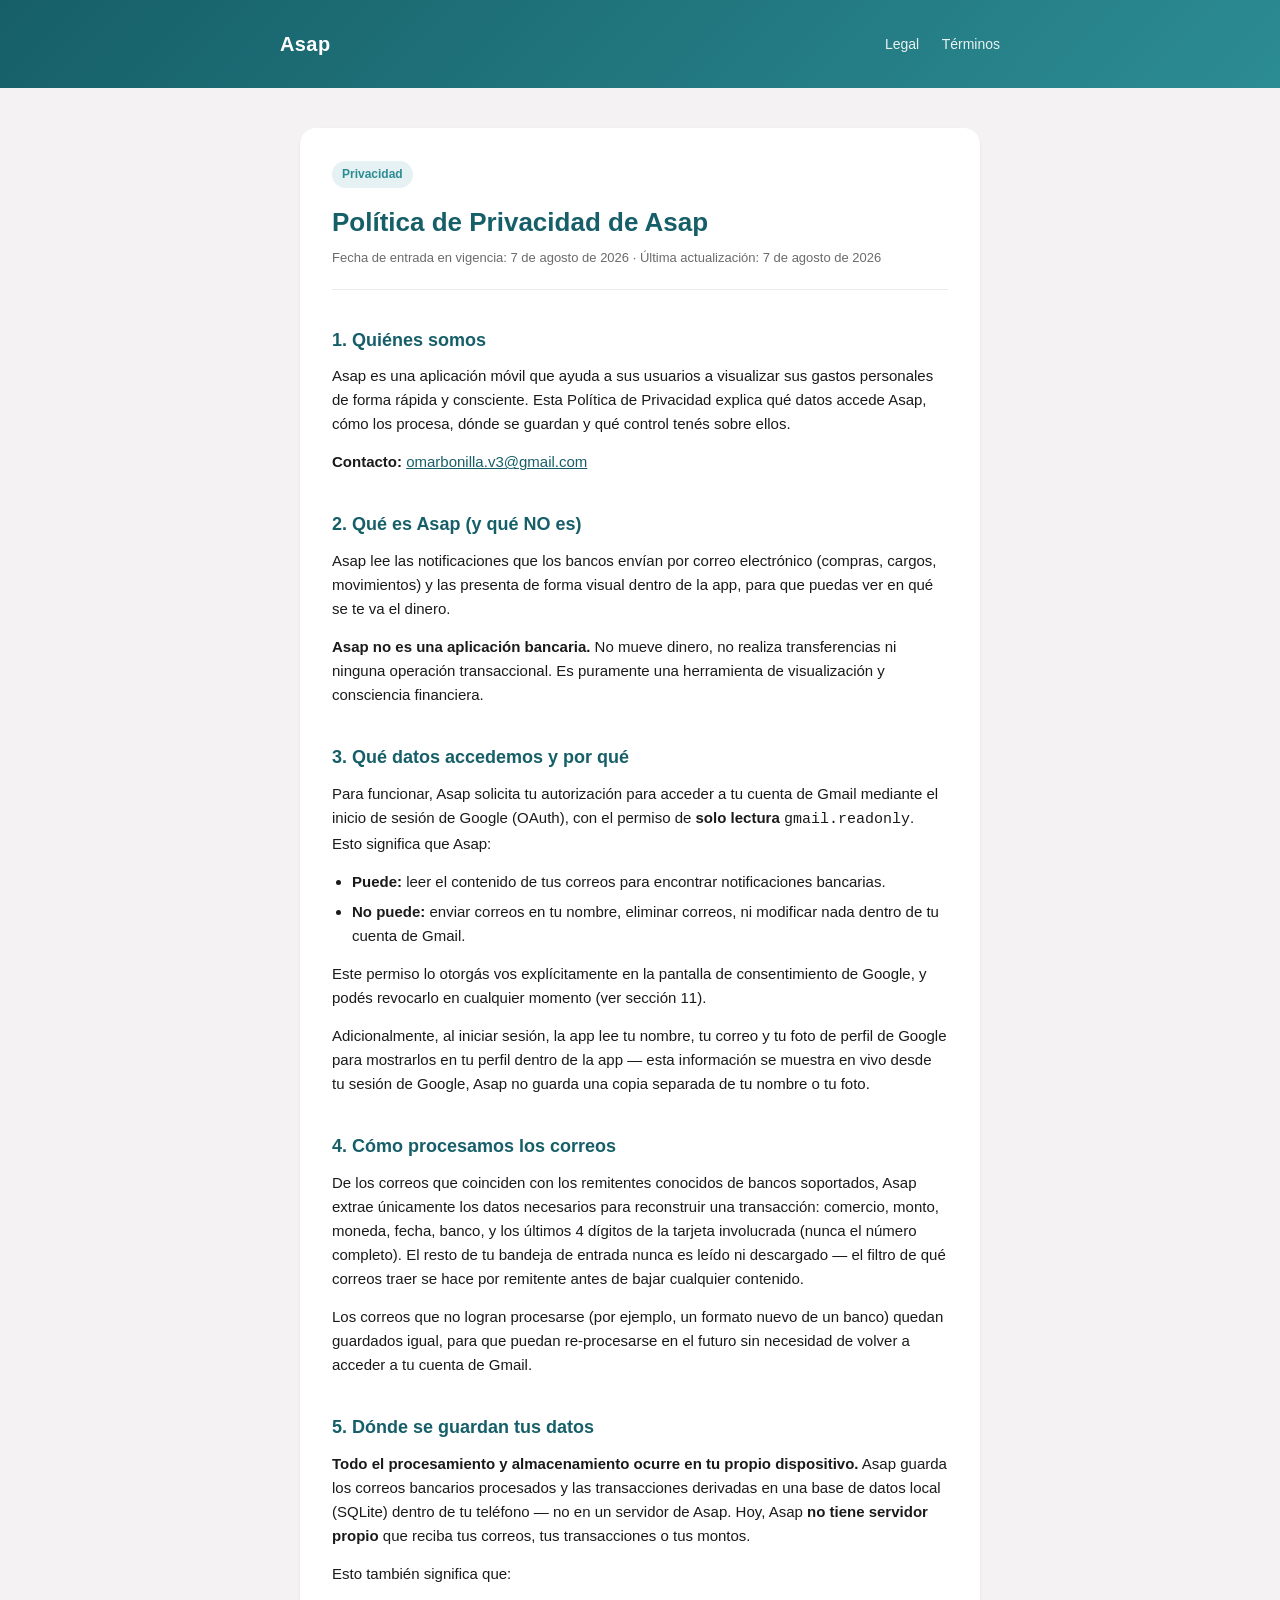
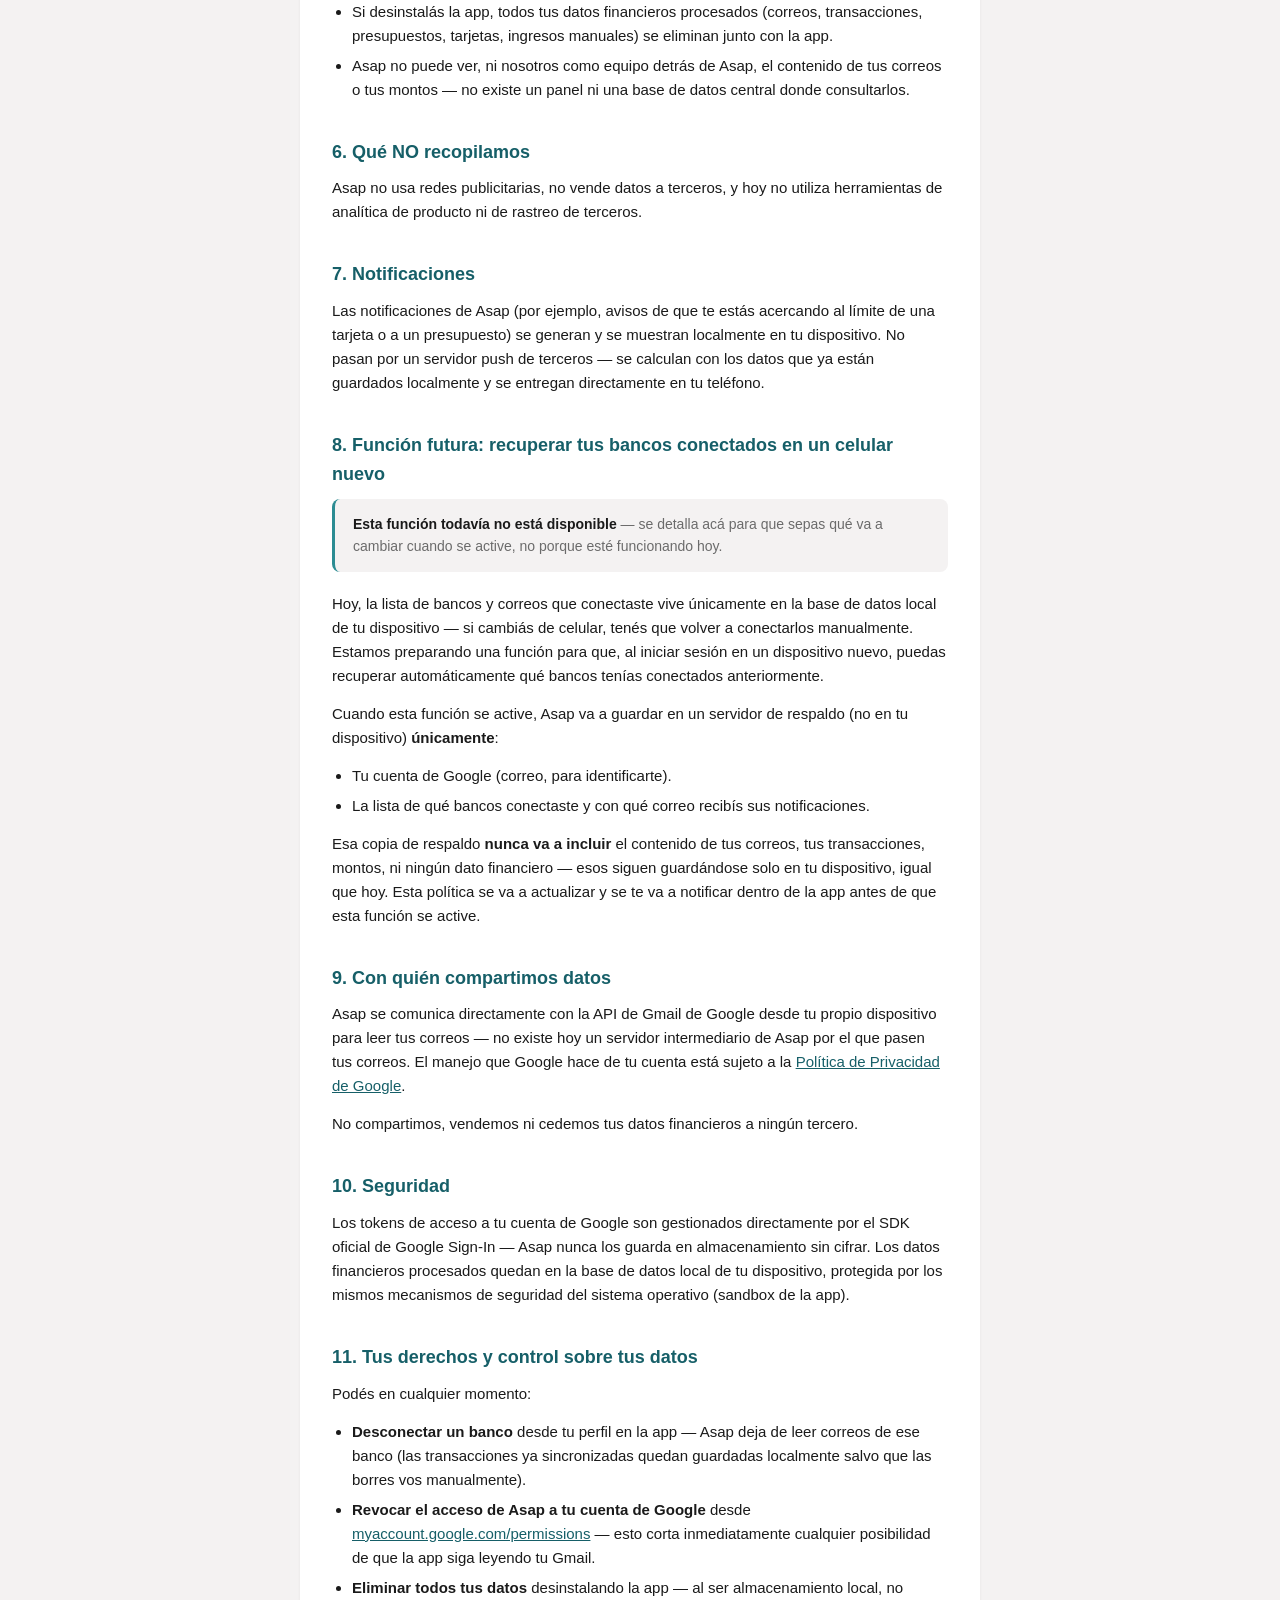
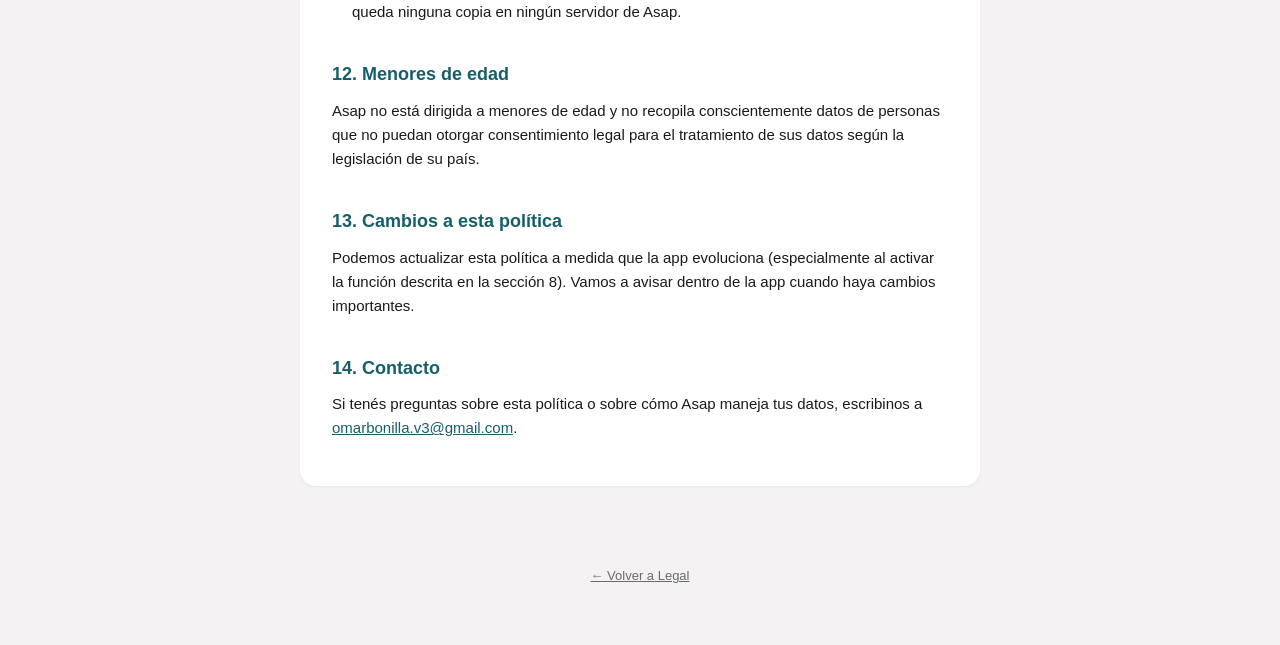
==== privacy-policy.html @ d40ad3cb "Sitio inicial: Política de Privacidad y Términos de Servicio de Asap" ====
<!doctype html>
<html lang="es">
<head>
<meta charset="utf-8">
<meta name="viewport" content="width=device-width, initial-scale=1">
<title>Política de Privacidad — Asap</title>
<meta name="description" content="Política de Privacidad de Asap: qué datos accedemos, cómo los procesamos y dónde se guardan.">
<link rel="stylesheet" href="style.css">
</head>
<body>
<header>
  <div class="inner">
    <a class="brand" href="./">Asap</a>
    <nav>
      <a href="index.html">Legal</a>
      <a href="terms-of-service.html">Términos</a>
    </nav>
  </div>
</header>
<main>
  <div class="card">
    <span class="badge">Privacidad</span>
    <h1>Política de Privacidad de Asap</h1>
    <div class="meta">
      Fecha de entrada en vigencia: 7 de agosto de 2026 · Última actualización: 7 de agosto de 2026
    </div>

    <h2>1. Quiénes somos</h2>
    <p>Asap es una aplicación móvil que ayuda a sus usuarios a visualizar sus gastos personales de forma rápida y consciente. Esta Política de Privacidad explica qué datos accede Asap, cómo los procesa, dónde se guardan y qué control tenés sobre ellos.</p>
    <p><strong>Contacto:</strong> <a href="mailto:omarbonilla.v3@gmail.com">omarbonilla.v3@gmail.com</a></p>

    <h2>2. Qué es Asap (y qué NO es)</h2>
    <p>Asap lee las notificaciones que los bancos envían por correo electrónico (compras, cargos, movimientos) y las presenta de forma visual dentro de la app, para que puedas ver en qué se te va el dinero.</p>
    <p><strong>Asap no es una aplicación bancaria.</strong> No mueve dinero, no realiza transferencias ni ninguna operación transaccional. Es puramente una herramienta de visualización y consciencia financiera.</p>

    <h2>3. Qué datos accedemos y por qué</h2>
    <p>Para funcionar, Asap solicita tu autorización para acceder a tu cuenta de Gmail mediante el inicio de sesión de Google (OAuth), con el permiso de <strong>solo lectura</strong> <code>gmail.readonly</code>. Esto significa que Asap:</p>
    <ul>
      <li><strong>Puede:</strong> leer el contenido de tus correos para encontrar notificaciones bancarias.</li>
      <li><strong>No puede:</strong> enviar correos en tu nombre, eliminar correos, ni modificar nada dentro de tu cuenta de Gmail.</li>
    </ul>
    <p>Este permiso lo otorgás vos explícitamente en la pantalla de consentimiento de Google, y podés revocarlo en cualquier momento (ver sección 11).</p>
    <p>Adicionalmente, al iniciar sesión, la app lee tu nombre, tu correo y tu foto de perfil de Google para mostrarlos en tu perfil dentro de la app — esta información se muestra en vivo desde tu sesión de Google, Asap no guarda una copia separada de tu nombre o tu foto.</p>

    <h2>4. Cómo procesamos los correos</h2>
    <p>De los correos que coinciden con los remitentes conocidos de bancos soportados, Asap extrae únicamente los datos necesarios para reconstruir una transacción: comercio, monto, moneda, fecha, banco, y los últimos 4 dígitos de la tarjeta involucrada (nunca el número completo). El resto de tu bandeja de entrada nunca es leído ni descargado — el filtro de qué correos traer se hace por remitente antes de bajar cualquier contenido.</p>
    <p>Los correos que no logran procesarse (por ejemplo, un formato nuevo de un banco) quedan guardados igual, para que puedan re-procesarse en el futuro sin necesidad de volver a acceder a tu cuenta de Gmail.</p>

    <h2>5. Dónde se guardan tus datos</h2>
    <p><strong>Todo el procesamiento y almacenamiento ocurre en tu propio dispositivo.</strong> Asap guarda los correos bancarios procesados y las transacciones derivadas en una base de datos local (SQLite) dentro de tu teléfono — no en un servidor de Asap. Hoy, Asap <strong>no tiene servidor propio</strong> que reciba tus correos, tus transacciones o tus montos.</p>
    <p>Esto también significa que:</p>
    <ul>
      <li>Si desinstalás la app, todos tus datos financieros procesados (correos, transacciones, presupuestos, tarjetas, ingresos manuales) se eliminan junto con la app.</li>
      <li>Asap no puede ver, ni nosotros como equipo detrás de Asap, el contenido de tus correos o tus montos — no existe un panel ni una base de datos central donde consultarlos.</li>
    </ul>

    <h2>6. Qué NO recopilamos</h2>
    <p>Asap no usa redes publicitarias, no vende datos a terceros, y hoy no utiliza herramientas de analítica de producto ni de rastreo de terceros.</p>

    <h2>7. Notificaciones</h2>
    <p>Las notificaciones de Asap (por ejemplo, avisos de que te estás acercando al límite de una tarjeta o a un presupuesto) se generan y se muestran localmente en tu dispositivo. No pasan por un servidor push de terceros — se calculan con los datos que ya están guardados localmente y se entregan directamente en tu teléfono.</p>

    <h2>8. Función futura: recuperar tus bancos conectados en un celular nuevo</h2>
    <div class="callout"><strong>Esta función todavía no está disponible</strong> — se detalla acá para que sepas qué va a cambiar cuando se active, no porque esté funcionando hoy.</div>
    <p>Hoy, la lista de bancos y correos que conectaste vive únicamente en la base de datos local de tu dispositivo — si cambiás de celular, tenés que volver a conectarlos manualmente. Estamos preparando una función para que, al iniciar sesión en un dispositivo nuevo, puedas recuperar automáticamente qué bancos tenías conectados anteriormente.</p>
    <p>Cuando esta función se active, Asap va a guardar en un servidor de respaldo (no en tu dispositivo) <strong>únicamente</strong>:</p>
    <ul>
      <li>Tu cuenta de Google (correo, para identificarte).</li>
      <li>La lista de qué bancos conectaste y con qué correo recibís sus notificaciones.</li>
    </ul>
    <p>Esa copia de respaldo <strong>nunca va a incluir</strong> el contenido de tus correos, tus transacciones, montos, ni ningún dato financiero — esos siguen guardándose solo en tu dispositivo, igual que hoy. Esta política se va a actualizar y se te va a notificar dentro de la app antes de que esta función se active.</p>

    <h2>9. Con quién compartimos datos</h2>
    <p>Asap se comunica directamente con la API de Gmail de Google desde tu propio dispositivo para leer tus correos — no existe hoy un servidor intermediario de Asap por el que pasen tus correos. El manejo que Google hace de tu cuenta está sujeto a la <a href="https://policies.google.com/privacy" target="_blank" rel="noopener">Política de Privacidad de Google</a>.</p>
    <p>No compartimos, vendemos ni cedemos tus datos financieros a ningún tercero.</p>

    <h2>10. Seguridad</h2>
    <p>Los tokens de acceso a tu cuenta de Google son gestionados directamente por el SDK oficial de Google Sign-In — Asap nunca los guarda en almacenamiento sin cifrar. Los datos financieros procesados quedan en la base de datos local de tu dispositivo, protegida por los mismos mecanismos de seguridad del sistema operativo (sandbox de la app).</p>

    <h2>11. Tus derechos y control sobre tus datos</h2>
    <p>Podés en cualquier momento:</p>
    <ul>
      <li><strong>Desconectar un banco</strong> desde tu perfil en la app — Asap deja de leer correos de ese banco (las transacciones ya sincronizadas quedan guardadas localmente salvo que las borres vos manualmente).</li>
      <li><strong>Revocar el acceso de Asap a tu cuenta de Google</strong> desde <a href="https://myaccount.google.com/permissions" target="_blank" rel="noopener">myaccount.google.com/permissions</a> — esto corta inmediatamente cualquier posibilidad de que la app siga leyendo tu Gmail.</li>
      <li><strong>Eliminar todos tus datos</strong> desinstalando la app — al ser almacenamiento local, no queda ninguna copia en ningún servidor de Asap.</li>
    </ul>

    <h2>12. Menores de edad</h2>
    <p>Asap no está dirigida a menores de edad y no recopila conscientemente datos de personas que no puedan otorgar consentimiento legal para el tratamiento de sus datos según la legislación de su país.</p>

    <h2>13. Cambios a esta política</h2>
    <p>Podemos actualizar esta política a medida que la app evoluciona (especialmente al activar la función descrita en la sección 8). Vamos a avisar dentro de la app cuando haya cambios importantes.</p>

    <h2>14. Contacto</h2>
    <p>Si tenés preguntas sobre esta política o sobre cómo Asap maneja tus datos, escribinos a <a href="mailto:omarbonilla.v3@gmail.com">omarbonilla.v3@gmail.com</a>.</p>
  </div>
</main>
<footer>
  <a href="index.html">← Volver a Legal</a>
</footer>
</body>
</html>
---- style.css ----
:root {
  --primary: #165F68;
  --lagoon: #2C8C93;
  --linen: #F4F2F2;
  --onyx: #1A1A1A;
  --graphite: #6B6B6B;
  --pumice: #B9B9B9;
  --pearl: #EBEAEB;
  --white: #FFFFFF;
}

* {
  box-sizing: border-box;
}

body {
  margin: 0;
  background: var(--linen);
  color: var(--onyx);
  font-family: -apple-system, BlinkMacSystemFont, 'Segoe UI', Roboto, Helvetica, Arial, sans-serif;
  line-height: 1.6;
}

header {
  background: linear-gradient(135deg, var(--primary), var(--lagoon));
  color: var(--white);
  padding: 28px 20px;
}

header .inner {
  max-width: 720px;
  margin: 0 auto;
  display: flex;
  align-items: center;
  justify-content: space-between;
  flex-wrap: wrap;
  gap: 12px;
}

header .brand {
  font-size: 20px;
  font-weight: 700;
  letter-spacing: 0.02em;
  text-decoration: none;
  color: var(--white);
}

header nav a {
  color: var(--white);
  text-decoration: none;
  font-size: 14px;
  opacity: 0.9;
  margin-left: 18px;
}

header nav a:hover {
  opacity: 1;
  text-decoration: underline;
}

main {
  max-width: 720px;
  margin: 0 auto;
  padding: 40px 20px 80px;
}

.card {
  background: var(--white);
  border-radius: 16px;
  padding: 32px;
  box-shadow: 0 1px 3px rgba(0, 0, 0, 0.06);
}

.meta {
  color: var(--graphite);
  font-size: 13px;
  margin-bottom: 28px;
  padding-bottom: 20px;
  border-bottom: 1px solid var(--pearl);
}

h1 {
  font-size: 26px;
  margin: 0 0 4px;
  color: var(--primary);
}

h2 {
  font-size: 18px;
  color: var(--primary);
  margin-top: 36px;
  margin-bottom: 10px;
}

p, li {
  color: var(--onyx);
  font-size: 15px;
}

p {
  margin: 0 0 14px;
}

ul {
  margin: 0 0 14px;
  padding-left: 20px;
}

li {
  margin-bottom: 6px;
}

a {
  color: var(--primary);
}

strong {
  color: var(--onyx);
}

.callout {
  background: var(--linen);
  border-left: 3px solid var(--lagoon);
  border-radius: 8px;
  padding: 14px 18px;
  font-size: 14px;
  color: var(--graphite);
  margin: 0 0 20px;
}

.badge {
  display: inline-block;
  font-size: 12px;
  font-weight: 600;
  color: var(--lagoon);
  background: rgba(44, 140, 147, 0.12);
  padding: 4px 10px;
  border-radius: 999px;
  margin-bottom: 14px;
}

footer {
  max-width: 720px;
  margin: 0 auto;
  padding: 0 20px 60px;
  color: var(--pumice);
  font-size: 13px;
  text-align: center;
}

footer a {
  color: var(--graphite);
}

.index-links {
  display: grid;
  gap: 16px;
  margin-top: 24px;
}

.index-links a.tile {
  display: block;
  background: var(--white);
  border-radius: 14px;
  padding: 20px 24px;
  text-decoration: none;
  box-shadow: 0 1px 3px rgba(0, 0, 0, 0.06);
  transition: transform 0.15s ease;
}

.index-links a.tile:hover {
  transform: translateY(-2px);
}

.index-links a.tile .title {
  color: var(--primary);
  font-weight: 700;
  font-size: 17px;
  display: block;
  margin-bottom: 4px;
}

.index-links a.tile .desc {
  color: var(--graphite);
  font-size: 14px;
}
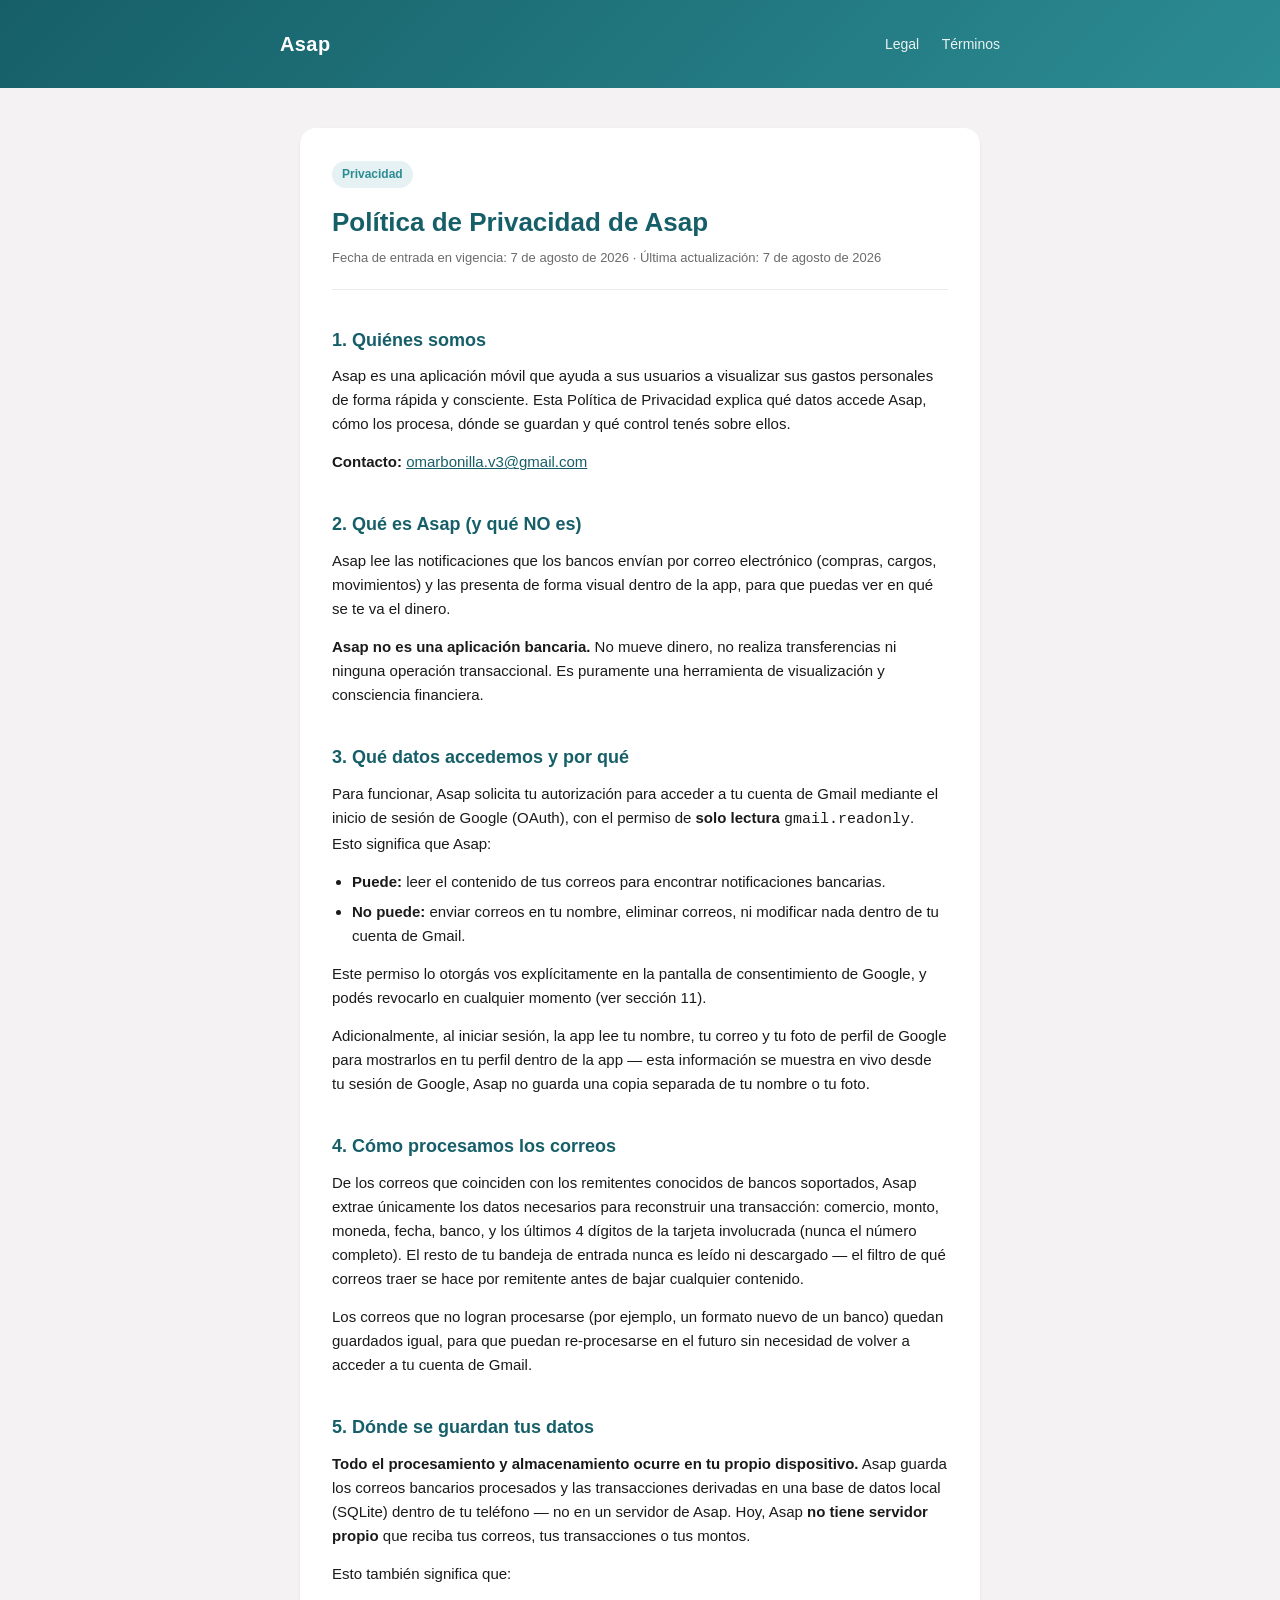
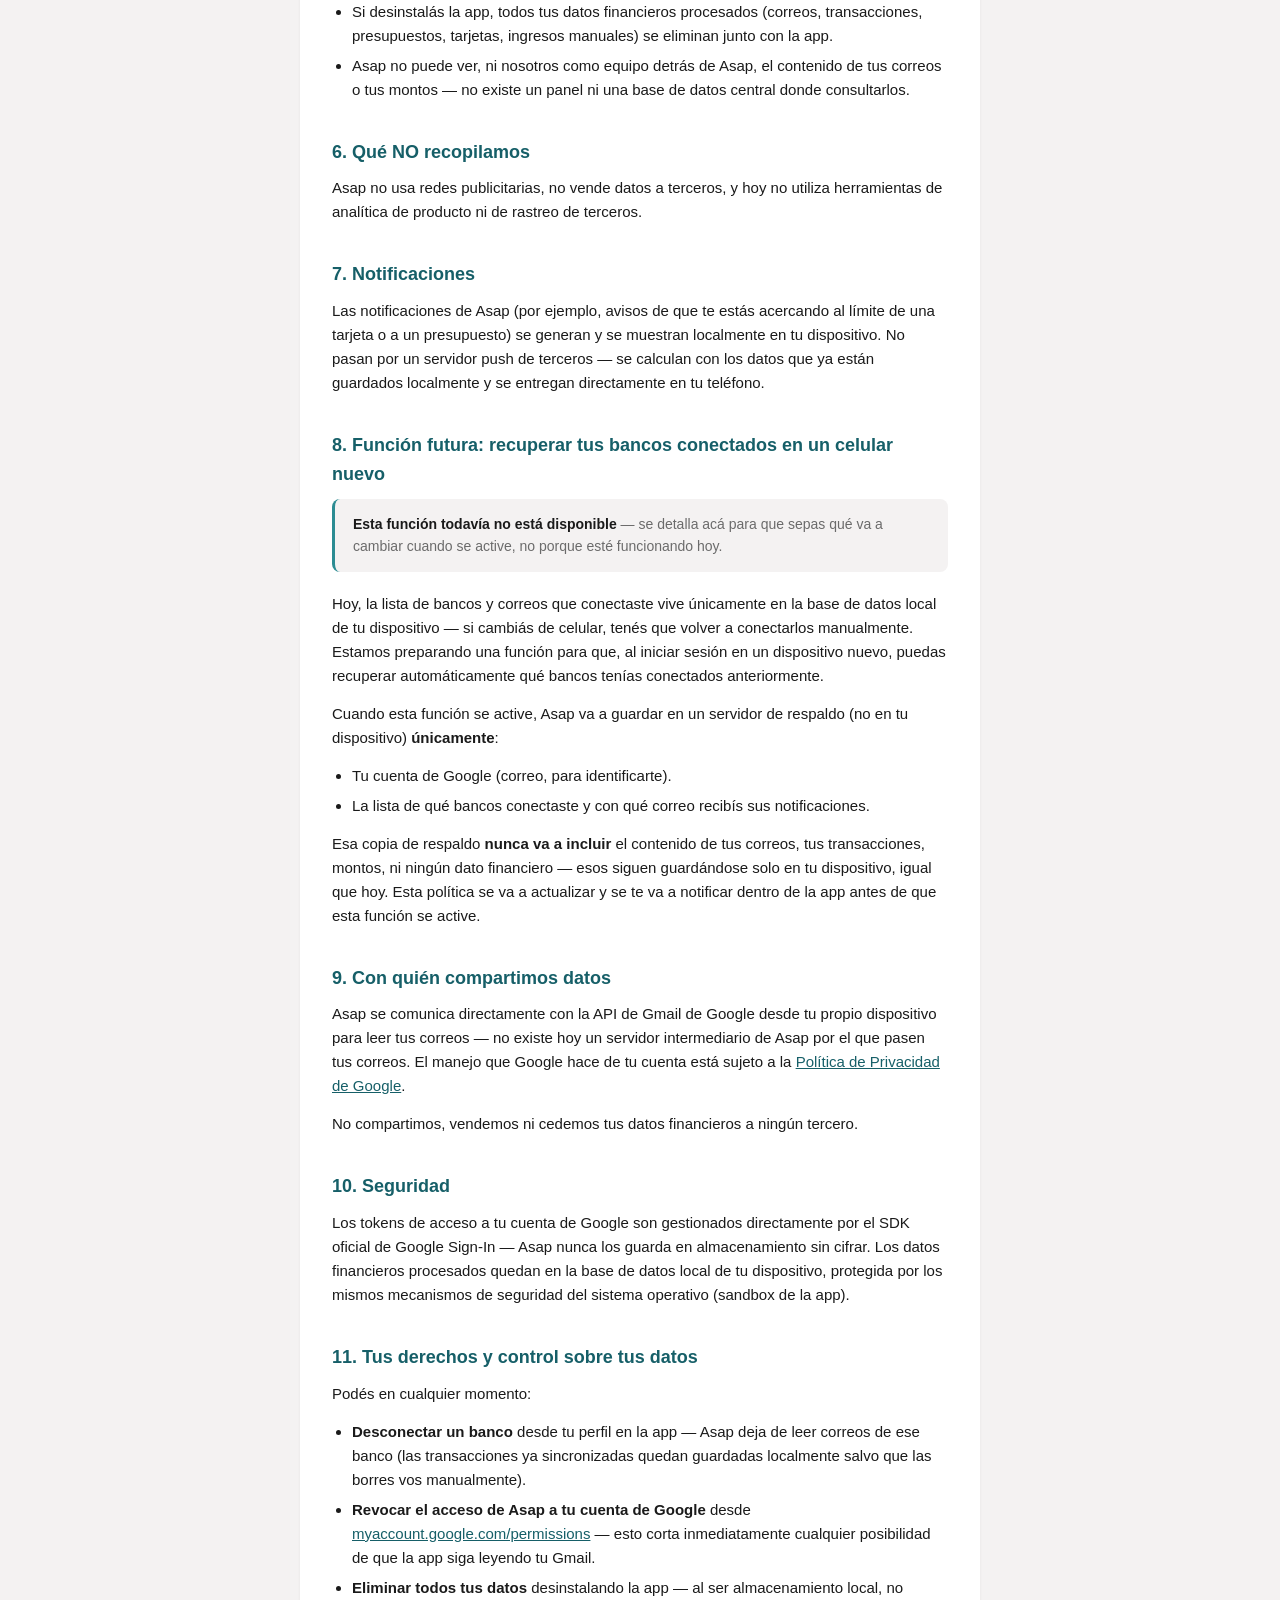
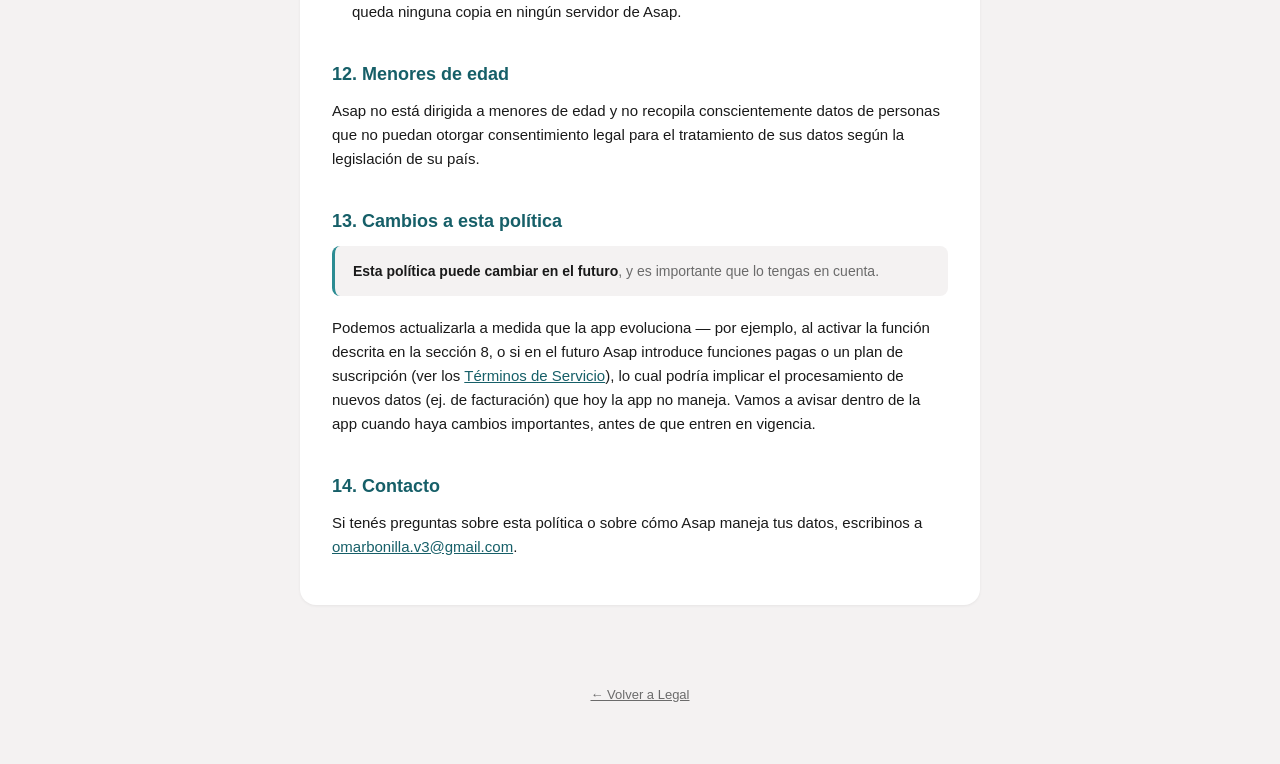
==== commit a10e79f5: "Aclarar que Terminos y Politica pueden cambiar, incluyendo posible modelo pago/suscripcion futuro" ====
--- a/privacy-policy.html
+++ b/privacy-policy.html
@@ -89,7 +89,8 @@
     <p>Asap no está dirigida a menores de edad y no recopila conscientemente datos de personas que no puedan otorgar consentimiento legal para el tratamiento de sus datos según la legislación de su país.</p>
 
     <h2>13. Cambios a esta política</h2>
-    <p>Podemos actualizar esta política a medida que la app evoluciona (especialmente al activar la función descrita en la sección 8). Vamos a avisar dentro de la app cuando haya cambios importantes.</p>
+    <div class="callout"><strong>Esta política puede cambiar en el futuro</strong>, y es importante que lo tengas en cuenta.</div>
+    <p>Podemos actualizarla a medida que la app evoluciona — por ejemplo, al activar la función descrita en la sección 8, o si en el futuro Asap introduce funciones pagas o un plan de suscripción (ver los <a href="terms-of-service.html">Términos de Servicio</a>), lo cual podría implicar el procesamiento de nuevos datos (ej. de facturación) que hoy la app no maneja. Vamos a avisar dentro de la app cuando haya cambios importantes, antes de que entren en vigencia.</p>
 
     <h2>14. Contacto</h2>
     <p>Si tenés preguntas sobre esta política o sobre cómo Asap maneja tus datos, escribinos a <a href="mailto:omarbonilla.v3@gmail.com">omarbonilla.v3@gmail.com</a>.</p>
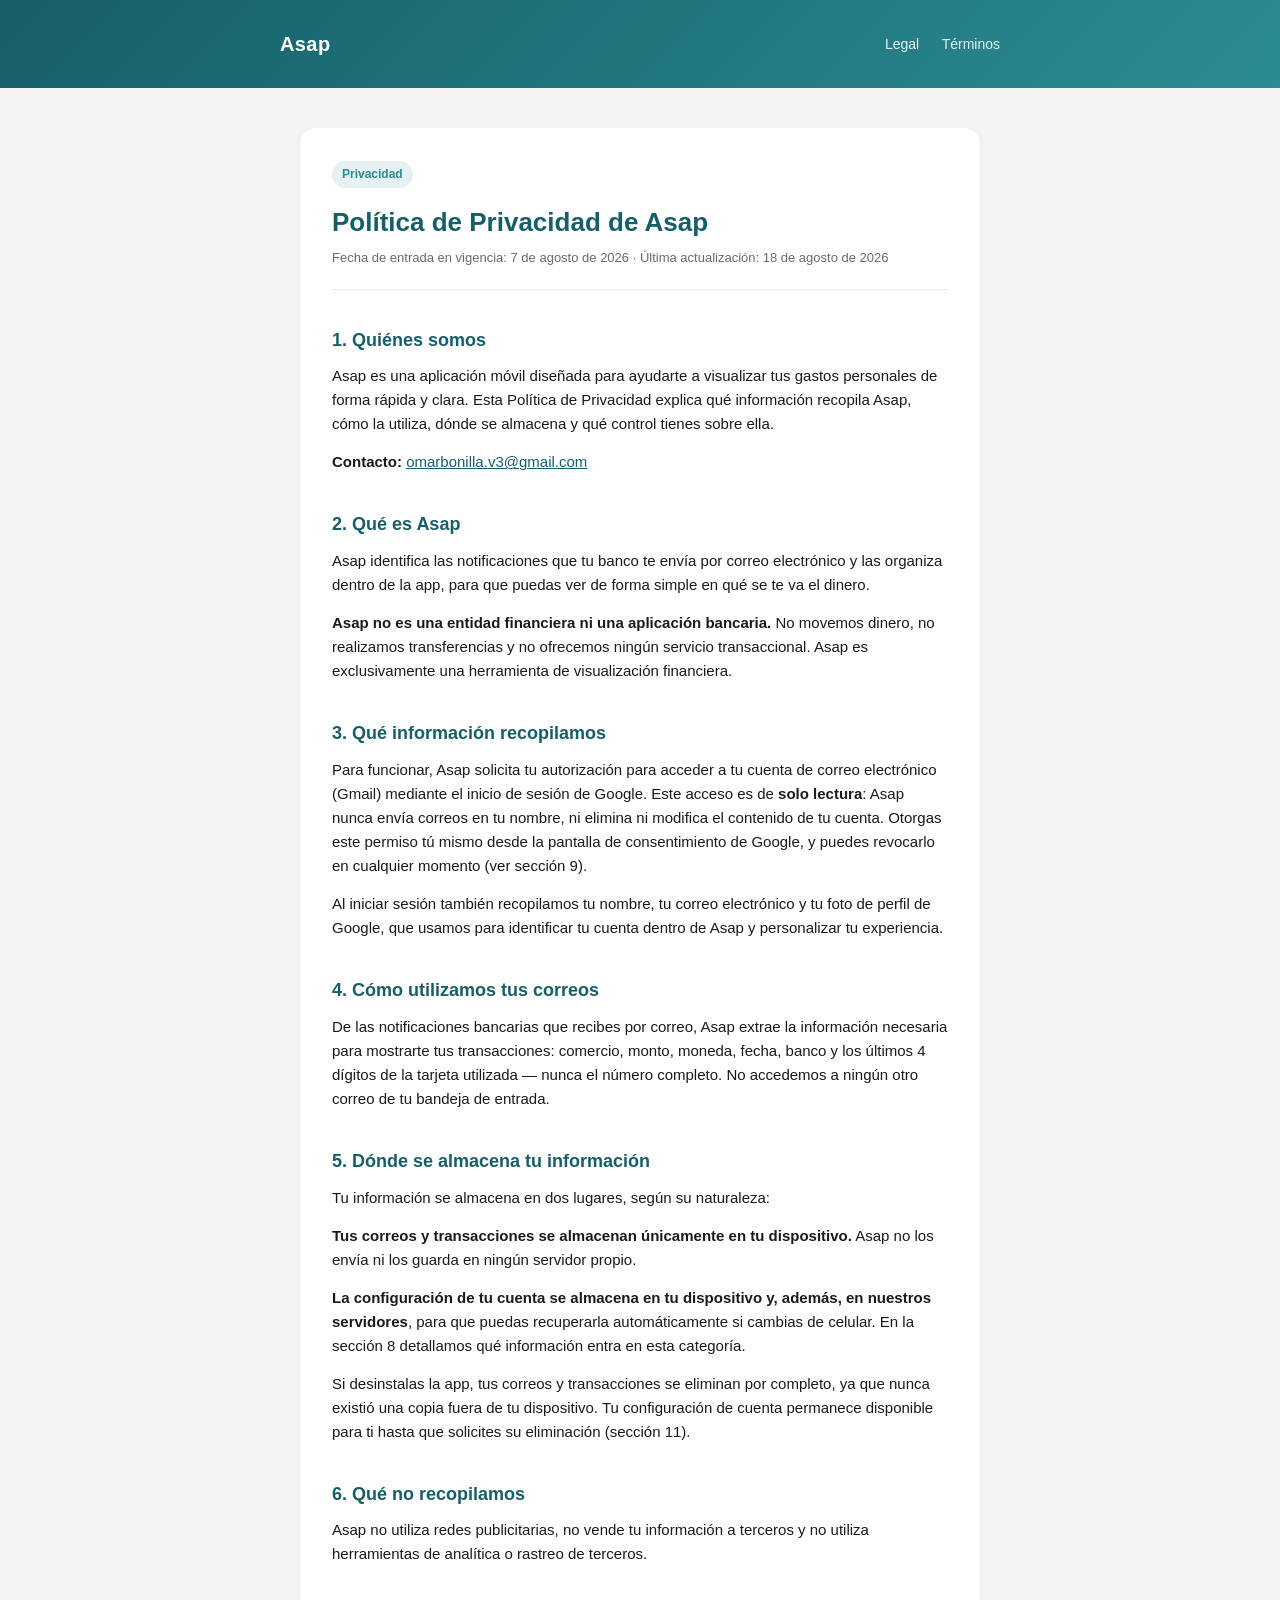
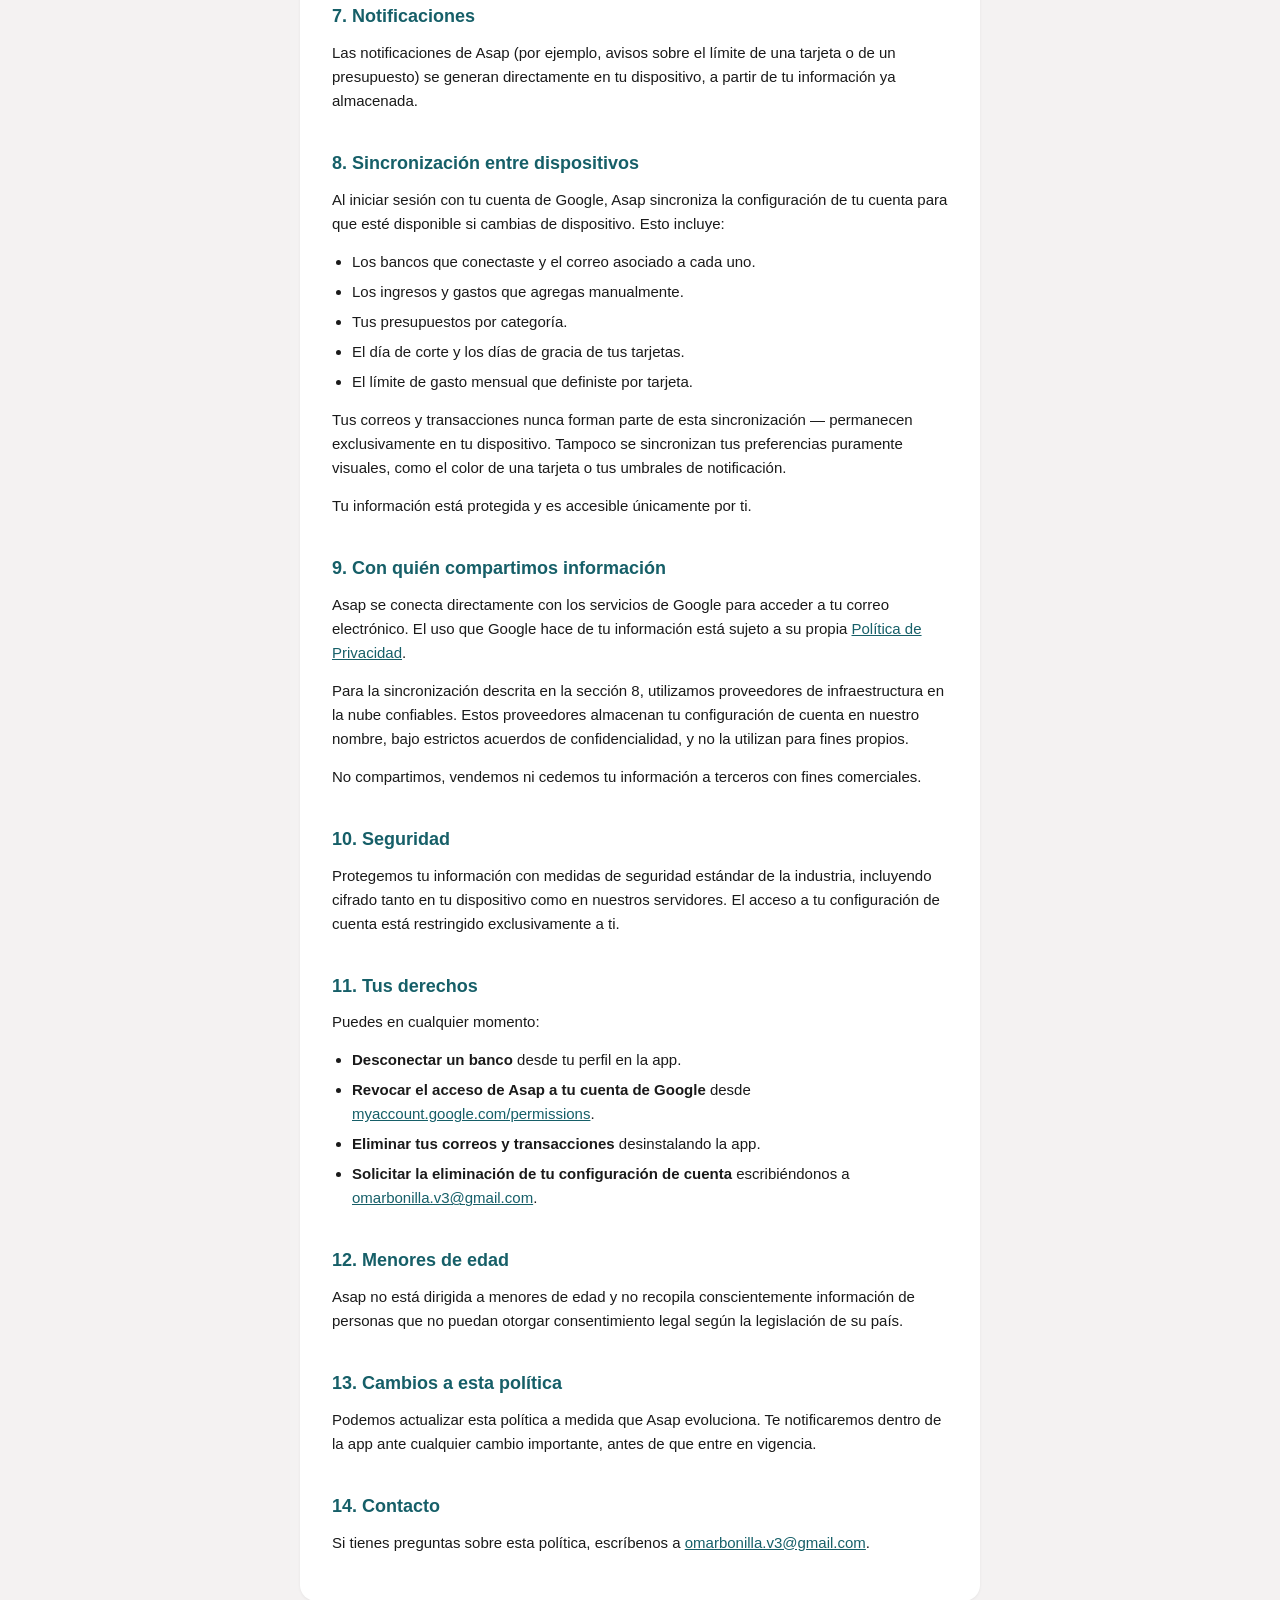
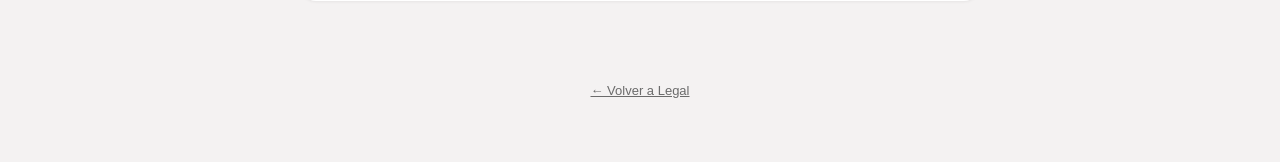
==== commit 51149476: "Reescribir en tono corporativo y tuteo; corregir sincronizacion de cuenta ya activa La Politica de P" ====
--- a/privacy-policy.html
+++ b/privacy-policy.html
@@ -4,7 +4,7 @@
 <meta charset="utf-8">
 <meta name="viewport" content="width=device-width, initial-scale=1">
 <title>Política de Privacidad — Asap</title>
-<meta name="description" content="Política de Privacidad de Asap: qué datos accedemos, cómo los procesamos y dónde se guardan.">
+<meta name="description" content="Política de Privacidad de Asap: qué información recopilamos, cómo la utilizamos y dónde se almacena.">
 <link rel="stylesheet" href="style.css">
 </head>
 <body>
@@ -22,78 +22,73 @@
     <span class="badge">Privacidad</span>
     <h1>Política de Privacidad de Asap</h1>
     <div class="meta">
-      Fecha de entrada en vigencia: 7 de agosto de 2026 · Última actualización: 7 de agosto de 2026
+      Fecha de entrada en vigencia: 7 de agosto de 2026 · Última actualización: 18 de agosto de 2026
     </div>
 
     <h2>1. Quiénes somos</h2>
-    <p>Asap es una aplicación móvil que ayuda a sus usuarios a visualizar sus gastos personales de forma rápida y consciente. Esta Política de Privacidad explica qué datos accede Asap, cómo los procesa, dónde se guardan y qué control tenés sobre ellos.</p>
+    <p>Asap es una aplicación móvil diseñada para ayudarte a visualizar tus gastos personales de forma rápida y clara. Esta Política de Privacidad explica qué información recopila Asap, cómo la utiliza, dónde se almacena y qué control tienes sobre ella.</p>
     <p><strong>Contacto:</strong> <a href="mailto:omarbonilla.v3@gmail.com">omarbonilla.v3@gmail.com</a></p>
 
-    <h2>2. Qué es Asap (y qué NO es)</h2>
-    <p>Asap lee las notificaciones que los bancos envían por correo electrónico (compras, cargos, movimientos) y las presenta de forma visual dentro de la app, para que puedas ver en qué se te va el dinero.</p>
-    <p><strong>Asap no es una aplicación bancaria.</strong> No mueve dinero, no realiza transferencias ni ninguna operación transaccional. Es puramente una herramienta de visualización y consciencia financiera.</p>
+    <h2>2. Qué es Asap</h2>
+    <p>Asap identifica las notificaciones que tu banco te envía por correo electrónico y las organiza dentro de la app, para que puedas ver de forma simple en qué se te va el dinero.</p>
+    <p><strong>Asap no es una entidad financiera ni una aplicación bancaria.</strong> No movemos dinero, no realizamos transferencias y no ofrecemos ningún servicio transaccional. Asap es exclusivamente una herramienta de visualización financiera.</p>
 
-    <h2>3. Qué datos accedemos y por qué</h2>
-    <p>Para funcionar, Asap solicita tu autorización para acceder a tu cuenta de Gmail mediante el inicio de sesión de Google (OAuth), con el permiso de <strong>solo lectura</strong> <code>gmail.readonly</code>. Esto significa que Asap:</p>
-    <ul>
-      <li><strong>Puede:</strong> leer el contenido de tus correos para encontrar notificaciones bancarias.</li>
-      <li><strong>No puede:</strong> enviar correos en tu nombre, eliminar correos, ni modificar nada dentro de tu cuenta de Gmail.</li>
-    </ul>
-    <p>Este permiso lo otorgás vos explícitamente en la pantalla de consentimiento de Google, y podés revocarlo en cualquier momento (ver sección 11).</p>
-    <p>Adicionalmente, al iniciar sesión, la app lee tu nombre, tu correo y tu foto de perfil de Google para mostrarlos en tu perfil dentro de la app — esta información se muestra en vivo desde tu sesión de Google, Asap no guarda una copia separada de tu nombre o tu foto.</p>
+    <h2>3. Qué información recopilamos</h2>
+    <p>Para funcionar, Asap solicita tu autorización para acceder a tu cuenta de correo electrónico (Gmail) mediante el inicio de sesión de Google. Este acceso es de <strong>solo lectura</strong>: Asap nunca envía correos en tu nombre, ni elimina ni modifica el contenido de tu cuenta. Otorgas este permiso tú mismo desde la pantalla de consentimiento de Google, y puedes revocarlo en cualquier momento (ver sección 9).</p>
+    <p>Al iniciar sesión también recopilamos tu nombre, tu correo electrónico y tu foto de perfil de Google, que usamos para identificar tu cuenta dentro de Asap y personalizar tu experiencia.</p>
 
-    <h2>4. Cómo procesamos los correos</h2>
-    <p>De los correos que coinciden con los remitentes conocidos de bancos soportados, Asap extrae únicamente los datos necesarios para reconstruir una transacción: comercio, monto, moneda, fecha, banco, y los últimos 4 dígitos de la tarjeta involucrada (nunca el número completo). El resto de tu bandeja de entrada nunca es leído ni descargado — el filtro de qué correos traer se hace por remitente antes de bajar cualquier contenido.</p>
-    <p>Los correos que no logran procesarse (por ejemplo, un formato nuevo de un banco) quedan guardados igual, para que puedan re-procesarse en el futuro sin necesidad de volver a acceder a tu cuenta de Gmail.</p>
+    <h2>4. Cómo utilizamos tus correos</h2>
+    <p>De las notificaciones bancarias que recibes por correo, Asap extrae la información necesaria para mostrarte tus transacciones: comercio, monto, moneda, fecha, banco y los últimos 4 dígitos de la tarjeta utilizada — nunca el número completo. No accedemos a ningún otro correo de tu bandeja de entrada.</p>
 
-    <h2>5. Dónde se guardan tus datos</h2>
-    <p><strong>Todo el procesamiento y almacenamiento ocurre en tu propio dispositivo.</strong> Asap guarda los correos bancarios procesados y las transacciones derivadas en una base de datos local (SQLite) dentro de tu teléfono — no en un servidor de Asap. Hoy, Asap <strong>no tiene servidor propio</strong> que reciba tus correos, tus transacciones o tus montos.</p>
-    <p>Esto también significa que:</p>
-    <ul>
-      <li>Si desinstalás la app, todos tus datos financieros procesados (correos, transacciones, presupuestos, tarjetas, ingresos manuales) se eliminan junto con la app.</li>
-      <li>Asap no puede ver, ni nosotros como equipo detrás de Asap, el contenido de tus correos o tus montos — no existe un panel ni una base de datos central donde consultarlos.</li>
-    </ul>
+    <h2>5. Dónde se almacena tu información</h2>
+    <p>Tu información se almacena en dos lugares, según su naturaleza:</p>
+    <p><strong>Tus correos y transacciones se almacenan únicamente en tu dispositivo.</strong> Asap no los envía ni los guarda en ningún servidor propio.</p>
+    <p><strong>La configuración de tu cuenta se almacena en tu dispositivo y, además, en nuestros servidores</strong>, para que puedas recuperarla automáticamente si cambias de celular. En la sección 8 detallamos qué información entra en esta categoría.</p>
+    <p>Si desinstalas la app, tus correos y transacciones se eliminan por completo, ya que nunca existió una copia fuera de tu dispositivo. Tu configuración de cuenta permanece disponible para ti hasta que solicites su eliminación (sección 11).</p>
 
-    <h2>6. Qué NO recopilamos</h2>
-    <p>Asap no usa redes publicitarias, no vende datos a terceros, y hoy no utiliza herramientas de analítica de producto ni de rastreo de terceros.</p>
+    <h2>6. Qué no recopilamos</h2>
+    <p>Asap no utiliza redes publicitarias, no vende tu información a terceros y no utiliza herramientas de analítica o rastreo de terceros.</p>
 
     <h2>7. Notificaciones</h2>
-    <p>Las notificaciones de Asap (por ejemplo, avisos de que te estás acercando al límite de una tarjeta o a un presupuesto) se generan y se muestran localmente en tu dispositivo. No pasan por un servidor push de terceros — se calculan con los datos que ya están guardados localmente y se entregan directamente en tu teléfono.</p>
+    <p>Las notificaciones de Asap (por ejemplo, avisos sobre el límite de una tarjeta o de un presupuesto) se generan directamente en tu dispositivo, a partir de tu información ya almacenada.</p>
 
-    <h2>8. Función futura: recuperar tus bancos conectados en un celular nuevo</h2>
-    <div class="callout"><strong>Esta función todavía no está disponible</strong> — se detalla acá para que sepas qué va a cambiar cuando se active, no porque esté funcionando hoy.</div>
-    <p>Hoy, la lista de bancos y correos que conectaste vive únicamente en la base de datos local de tu dispositivo — si cambiás de celular, tenés que volver a conectarlos manualmente. Estamos preparando una función para que, al iniciar sesión en un dispositivo nuevo, puedas recuperar automáticamente qué bancos tenías conectados anteriormente.</p>
-    <p>Cuando esta función se active, Asap va a guardar en un servidor de respaldo (no en tu dispositivo) <strong>únicamente</strong>:</p>
+    <h2>8. Sincronización entre dispositivos</h2>
+    <p>Al iniciar sesión con tu cuenta de Google, Asap sincroniza la configuración de tu cuenta para que esté disponible si cambias de dispositivo. Esto incluye:</p>
     <ul>
-      <li>Tu cuenta de Google (correo, para identificarte).</li>
-      <li>La lista de qué bancos conectaste y con qué correo recibís sus notificaciones.</li>
+      <li>Los bancos que conectaste y el correo asociado a cada uno.</li>
+      <li>Los ingresos y gastos que agregas manualmente.</li>
+      <li>Tus presupuestos por categoría.</li>
+      <li>El día de corte y los días de gracia de tus tarjetas.</li>
+      <li>El límite de gasto mensual que definiste por tarjeta.</li>
     </ul>
-    <p>Esa copia de respaldo <strong>nunca va a incluir</strong> el contenido de tus correos, tus transacciones, montos, ni ningún dato financiero — esos siguen guardándose solo en tu dispositivo, igual que hoy. Esta política se va a actualizar y se te va a notificar dentro de la app antes de que esta función se active.</p>
+    <p>Tus correos y transacciones nunca forman parte de esta sincronización — permanecen exclusivamente en tu dispositivo. Tampoco se sincronizan tus preferencias puramente visuales, como el color de una tarjeta o tus umbrales de notificación.</p>
+    <p>Tu información está protegida y es accesible únicamente por ti.</p>
 
-    <h2>9. Con quién compartimos datos</h2>
-    <p>Asap se comunica directamente con la API de Gmail de Google desde tu propio dispositivo para leer tus correos — no existe hoy un servidor intermediario de Asap por el que pasen tus correos. El manejo que Google hace de tu cuenta está sujeto a la <a href="https://policies.google.com/privacy" target="_blank" rel="noopener">Política de Privacidad de Google</a>.</p>
-    <p>No compartimos, vendemos ni cedemos tus datos financieros a ningún tercero.</p>
+    <h2>9. Con quién compartimos información</h2>
+    <p>Asap se conecta directamente con los servicios de Google para acceder a tu correo electrónico. El uso que Google hace de tu información está sujeto a su propia <a href="https://policies.google.com/privacy" target="_blank" rel="noopener">Política de Privacidad</a>.</p>
+    <p>Para la sincronización descrita en la sección 8, utilizamos proveedores de infraestructura en la nube confiables. Estos proveedores almacenan tu configuración de cuenta en nuestro nombre, bajo estrictos acuerdos de confidencialidad, y no la utilizan para fines propios.</p>
+    <p>No compartimos, vendemos ni cedemos tu información a terceros con fines comerciales.</p>
 
     <h2>10. Seguridad</h2>
-    <p>Los tokens de acceso a tu cuenta de Google son gestionados directamente por el SDK oficial de Google Sign-In — Asap nunca los guarda en almacenamiento sin cifrar. Los datos financieros procesados quedan en la base de datos local de tu dispositivo, protegida por los mismos mecanismos de seguridad del sistema operativo (sandbox de la app).</p>
+    <p>Protegemos tu información con medidas de seguridad estándar de la industria, incluyendo cifrado tanto en tu dispositivo como en nuestros servidores. El acceso a tu configuración de cuenta está restringido exclusivamente a ti.</p>
 
-    <h2>11. Tus derechos y control sobre tus datos</h2>
-    <p>Podés en cualquier momento:</p>
+    <h2>11. Tus derechos</h2>
+    <p>Puedes en cualquier momento:</p>
     <ul>
-      <li><strong>Desconectar un banco</strong> desde tu perfil en la app — Asap deja de leer correos de ese banco (las transacciones ya sincronizadas quedan guardadas localmente salvo que las borres vos manualmente).</li>
-      <li><strong>Revocar el acceso de Asap a tu cuenta de Google</strong> desde <a href="https://myaccount.google.com/permissions" target="_blank" rel="noopener">myaccount.google.com/permissions</a> — esto corta inmediatamente cualquier posibilidad de que la app siga leyendo tu Gmail.</li>
-      <li><strong>Eliminar todos tus datos</strong> desinstalando la app — al ser almacenamiento local, no queda ninguna copia en ningún servidor de Asap.</li>
+      <li><strong>Desconectar un banco</strong> desde tu perfil en la app.</li>
+      <li><strong>Revocar el acceso de Asap a tu cuenta de Google</strong> desde <a href="https://myaccount.google.com/permissions" target="_blank" rel="noopener">myaccount.google.com/permissions</a>.</li>
+      <li><strong>Eliminar tus correos y transacciones</strong> desinstalando la app.</li>
+      <li><strong>Solicitar la eliminación de tu configuración de cuenta</strong> escribiéndonos a <a href="mailto:omarbonilla.v3@gmail.com">omarbonilla.v3@gmail.com</a>.</li>
     </ul>
 
     <h2>12. Menores de edad</h2>
-    <p>Asap no está dirigida a menores de edad y no recopila conscientemente datos de personas que no puedan otorgar consentimiento legal para el tratamiento de sus datos según la legislación de su país.</p>
+    <p>Asap no está dirigida a menores de edad y no recopila conscientemente información de personas que no puedan otorgar consentimiento legal según la legislación de su país.</p>
 
     <h2>13. Cambios a esta política</h2>
-    <div class="callout"><strong>Esta política puede cambiar en el futuro</strong>, y es importante que lo tengas en cuenta.</div>
-    <p>Podemos actualizarla a medida que la app evoluciona — por ejemplo, al activar la función descrita en la sección 8, o si en el futuro Asap introduce funciones pagas o un plan de suscripción (ver los <a href="terms-of-service.html">Términos de Servicio</a>), lo cual podría implicar el procesamiento de nuevos datos (ej. de facturación) que hoy la app no maneja. Vamos a avisar dentro de la app cuando haya cambios importantes, antes de que entren en vigencia.</p>
+    <p>Podemos actualizar esta política a medida que Asap evoluciona. Te notificaremos dentro de la app ante cualquier cambio importante, antes de que entre en vigencia.</p>
 
     <h2>14. Contacto</h2>
-    <p>Si tenés preguntas sobre esta política o sobre cómo Asap maneja tus datos, escribinos a <a href="mailto:omarbonilla.v3@gmail.com">omarbonilla.v3@gmail.com</a>.</p>
+    <p>Si tienes preguntas sobre esta política, escríbenos a <a href="mailto:omarbonilla.v3@gmail.com">omarbonilla.v3@gmail.com</a>.</p>
   </div>
 </main>
 <footer>
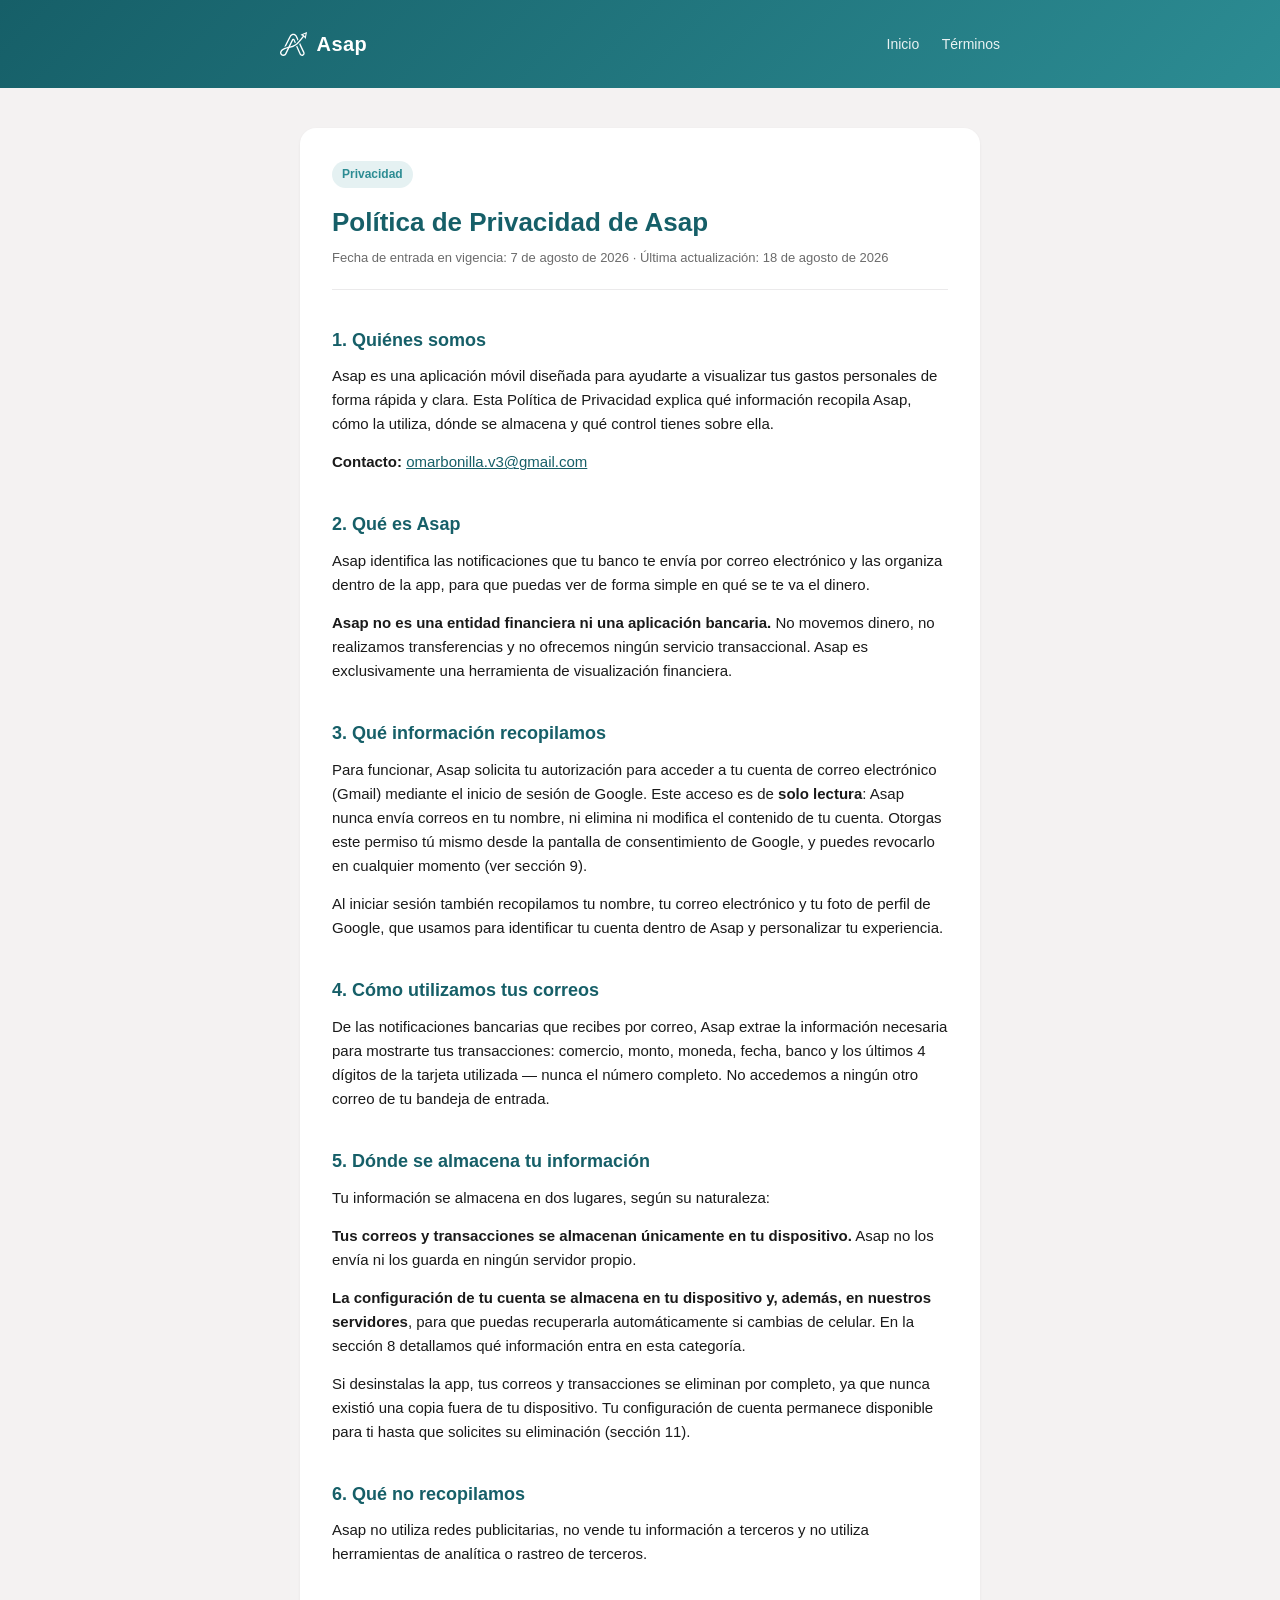
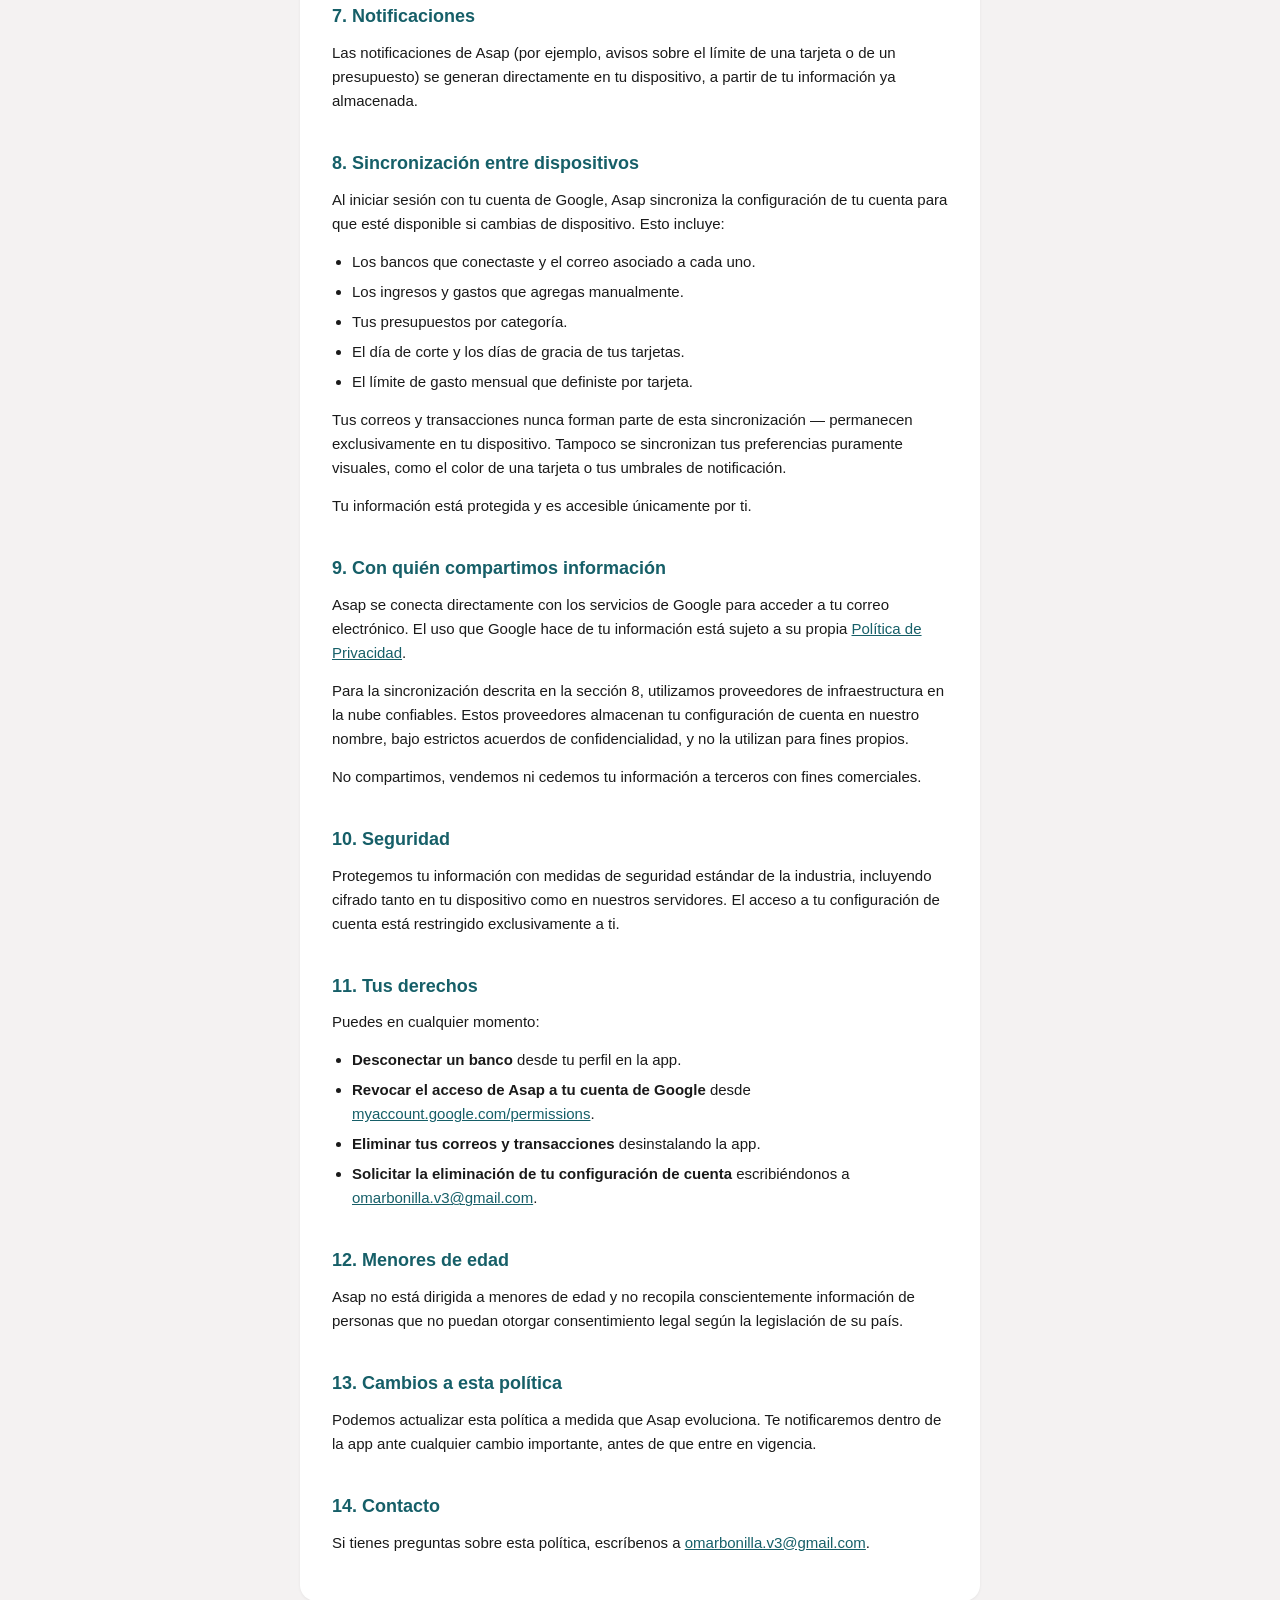
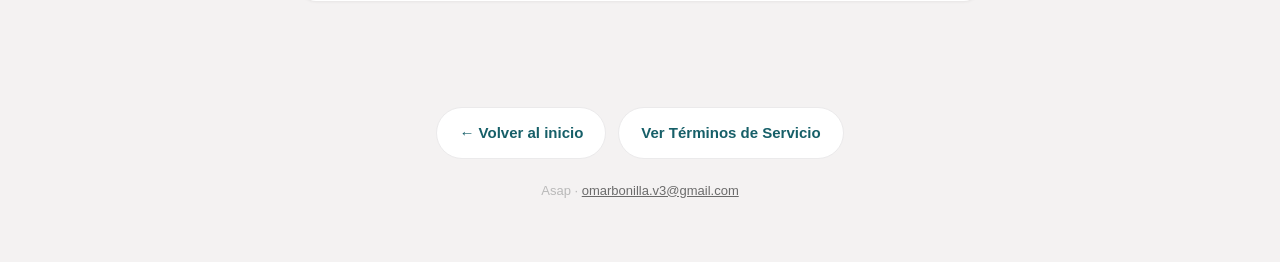
==== commit 80340efb: "Convertir el index en homepage de la app para la verificacion de Google La pantalla de inicio era so" ====
--- a/privacy-policy.html
+++ b/privacy-policy.html
@@ -5,14 +5,19 @@
 <meta name="viewport" content="width=device-width, initial-scale=1">
 <title>Política de Privacidad — Asap</title>
 <meta name="description" content="Política de Privacidad de Asap: qué información recopilamos, cómo la utilizamos y dónde se almacena.">
+<link rel="canonical" href="https://omarbonillav3.github.io/asap-legal/privacy-policy.html">
+<link rel="icon" href="asap-logo.svg" type="image/svg+xml">
 <link rel="stylesheet" href="style.css">
 </head>
 <body>
 <header>
   <div class="inner">
-    <a class="brand" href="./">Asap</a>
+    <a class="brand" href="./">
+      <img class="logo" src="asap-logo.svg" alt="">
+      <span>Asap</span>
+    </a>
     <nav>
-      <a href="index.html">Legal</a>
+      <a href="./">Inicio</a>
       <a href="terms-of-service.html">Términos</a>
     </nav>
   </div>
@@ -92,7 +97,11 @@
   </div>
 </main>
 <footer>
-  <a href="index.html">← Volver a Legal</a>
+  <div class="btn-row" style="justify-content:center;margin-bottom:22px">
+    <a class="btn btn-secondary" href="./">← Volver al inicio</a>
+    <a class="btn btn-secondary" href="terms-of-service.html">Ver Términos de Servicio</a>
+  </div>
+  Asap · <a href="mailto:omarbonilla.v3@gmail.com">omarbonilla.v3@gmail.com</a>
 </footer>
 </body>
 </html>
--- a/style.css
+++ b/style.css
@@ -184,3 +184,198 @@
   color: var(--graphite);
   font-size: 14px;
 }
+
+header .brand {
+  display: inline-flex;
+  align-items: center;
+  gap: 10px;
+}
+
+.logo {
+  height: 24px;
+  width: auto;
+  display: block;
+}
+
+main .card + .card {
+  margin-top: 20px;
+}
+
+.card-title {
+  margin-top: 0;
+}
+
+.hero h1 {
+  font-size: 30px;
+  line-height: 1.25;
+  margin-bottom: 12px;
+}
+
+.hero .tagline {
+  font-size: 17px;
+  color: var(--primary);
+  font-weight: 600;
+  line-height: 1.5;
+}
+
+.btn-row {
+  display: flex;
+  flex-wrap: wrap;
+  gap: 12px;
+  margin-top: 26px;
+}
+
+.btn {
+  display: inline-flex;
+  align-items: center;
+  justify-content: center;
+  padding: 13px 22px;
+  border-radius: 999px;
+  font-size: 15px;
+  font-weight: 600;
+  text-decoration: none;
+  transition: transform 0.15s ease, box-shadow 0.15s ease;
+}
+
+.btn-primary {
+  background: linear-gradient(135deg, var(--primary), var(--lagoon));
+  color: var(--white);
+  box-shadow: 0 2px 8px rgba(22, 95, 104, 0.22);
+}
+
+.btn-secondary {
+  background: var(--white);
+  color: var(--primary);
+  border: 1px solid var(--pearl);
+}
+
+.btn:hover {
+  transform: translateY(-1px);
+  box-shadow: 0 6px 16px rgba(22, 95, 104, 0.18);
+}
+
+.btn:focus-visible {
+  outline: 2px solid var(--lagoon);
+  outline-offset: 3px;
+}
+
+.steps {
+  list-style: none;
+  padding: 0;
+  margin: 0 0 18px;
+  counter-reset: step;
+  display: flex;
+  flex-direction: column;
+  gap: 16px;
+}
+
+.steps li {
+  counter-increment: step;
+  position: relative;
+  padding-left: 44px;
+  min-height: 30px;
+  margin: 0;
+}
+
+.steps li::before {
+  content: counter(step);
+  position: absolute;
+  left: 0;
+  top: -2px;
+  width: 30px;
+  height: 30px;
+  border-radius: 50%;
+  background: rgba(44, 140, 147, 0.12);
+  color: var(--primary);
+  font-weight: 700;
+  font-size: 14px;
+  display: flex;
+  align-items: center;
+  justify-content: center;
+}
+
+.data-grid {
+  display: grid;
+  gap: 14px;
+  margin: 20px 0 4px;
+}
+
+.data-item {
+  background: var(--linen);
+  border-radius: 12px;
+  padding: 16px 18px;
+}
+
+.data-item .label {
+  display: block;
+  font-size: 11px;
+  font-weight: 700;
+  letter-spacing: 0.06em;
+  text-transform: uppercase;
+  color: var(--lagoon);
+  margin-bottom: 6px;
+}
+
+.data-item .value {
+  font-size: 15px;
+}
+
+.scope {
+  font-family: ui-monospace, SFMono-Regular, Menlo, monospace;
+  font-size: 13px;
+  background: var(--pearl);
+  padding: 2px 6px;
+  border-radius: 6px;
+  word-break: break-all;
+}
+
+.list-no {
+  list-style: none;
+  padding: 0;
+  margin: 0 0 14px;
+  display: grid;
+  gap: 8px;
+}
+
+.list-no li {
+  position: relative;
+  padding-left: 26px;
+  margin: 0;
+}
+
+.list-no li::before {
+  content: "✕";
+  position: absolute;
+  left: 0;
+  top: 0;
+  color: var(--lagoon);
+  font-weight: 700;
+}
+
+footer br {
+  line-height: 2.4;
+}
+
+@media (max-width: 480px) {
+  .card {
+    padding: 24px 20px;
+  }
+
+  .hero h1 {
+    font-size: 26px;
+  }
+
+  .btn {
+    width: 100%;
+  }
+}
+
+.card .index-links a.tile {
+  background: var(--linen);
+  border: 1px solid var(--pearl);
+  box-shadow: none;
+}
+
+.card .index-links a.tile:hover {
+  border-color: var(--lagoon);
+}
